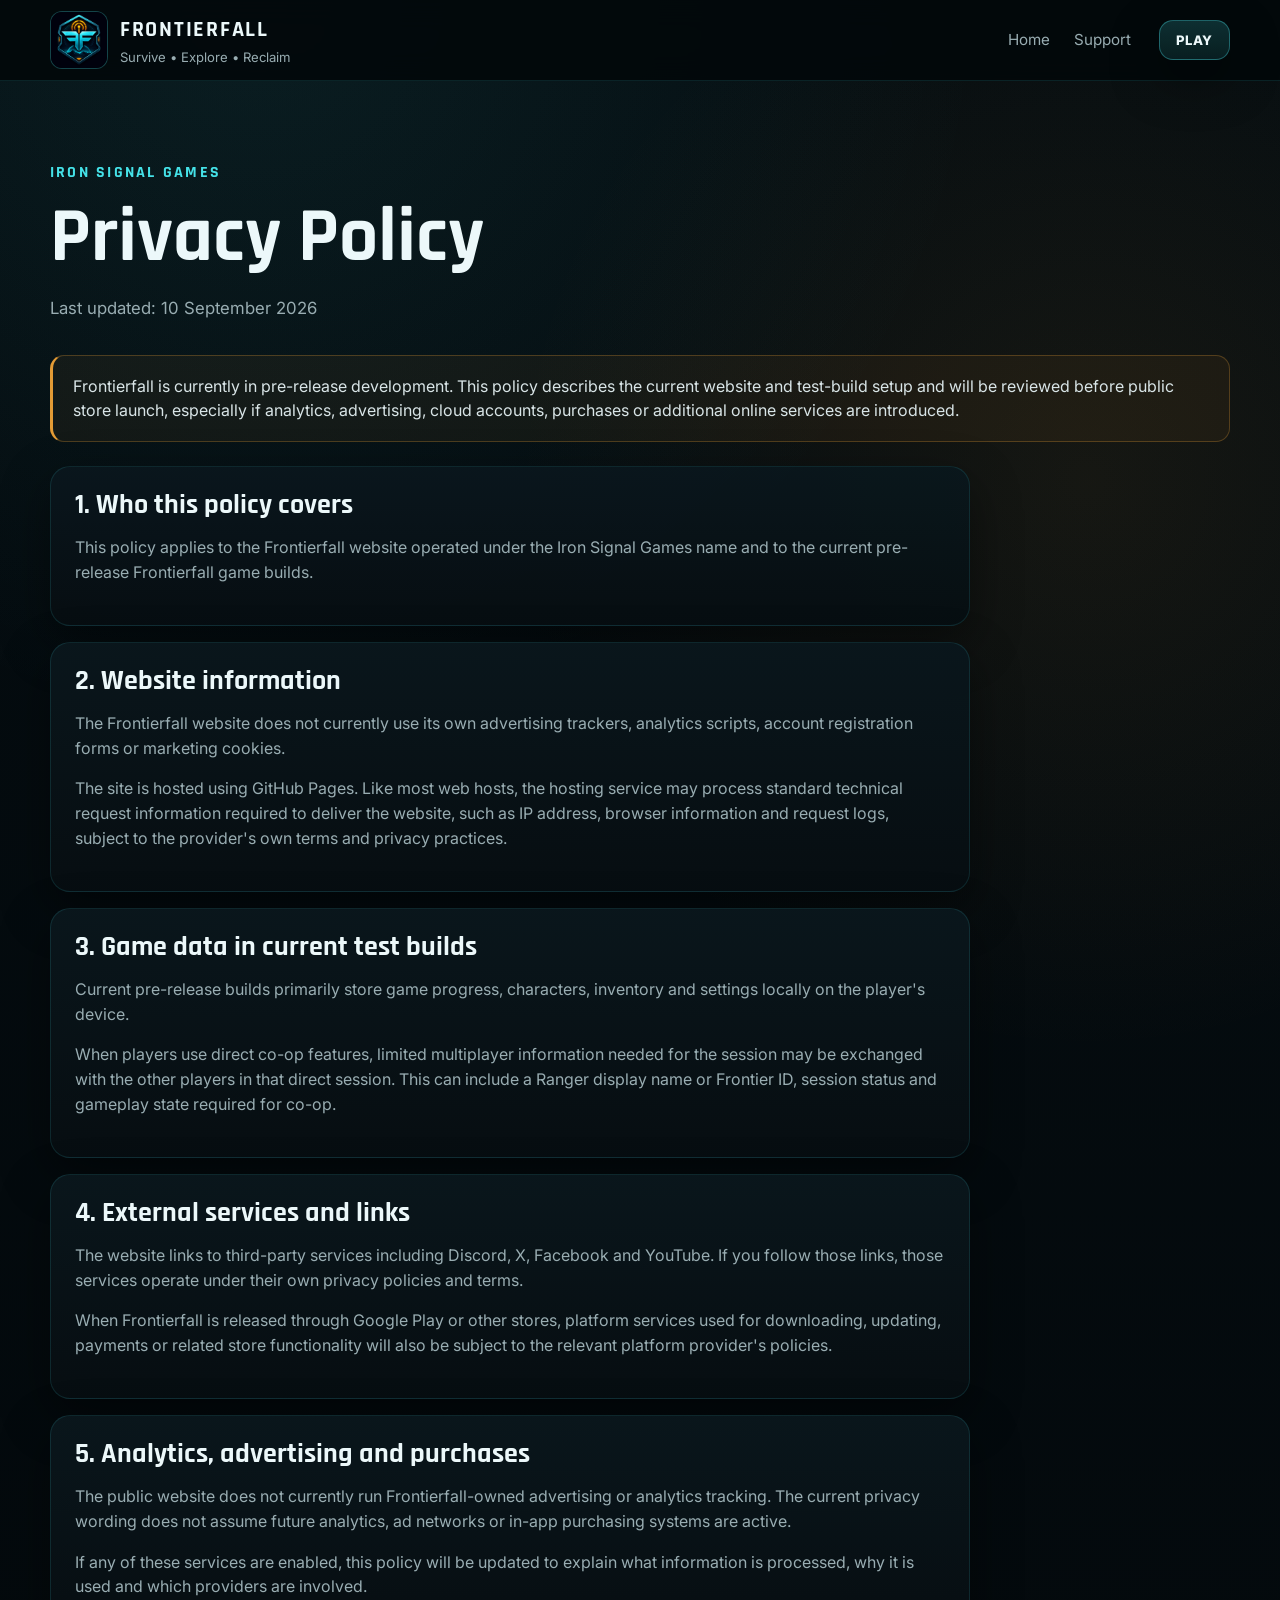
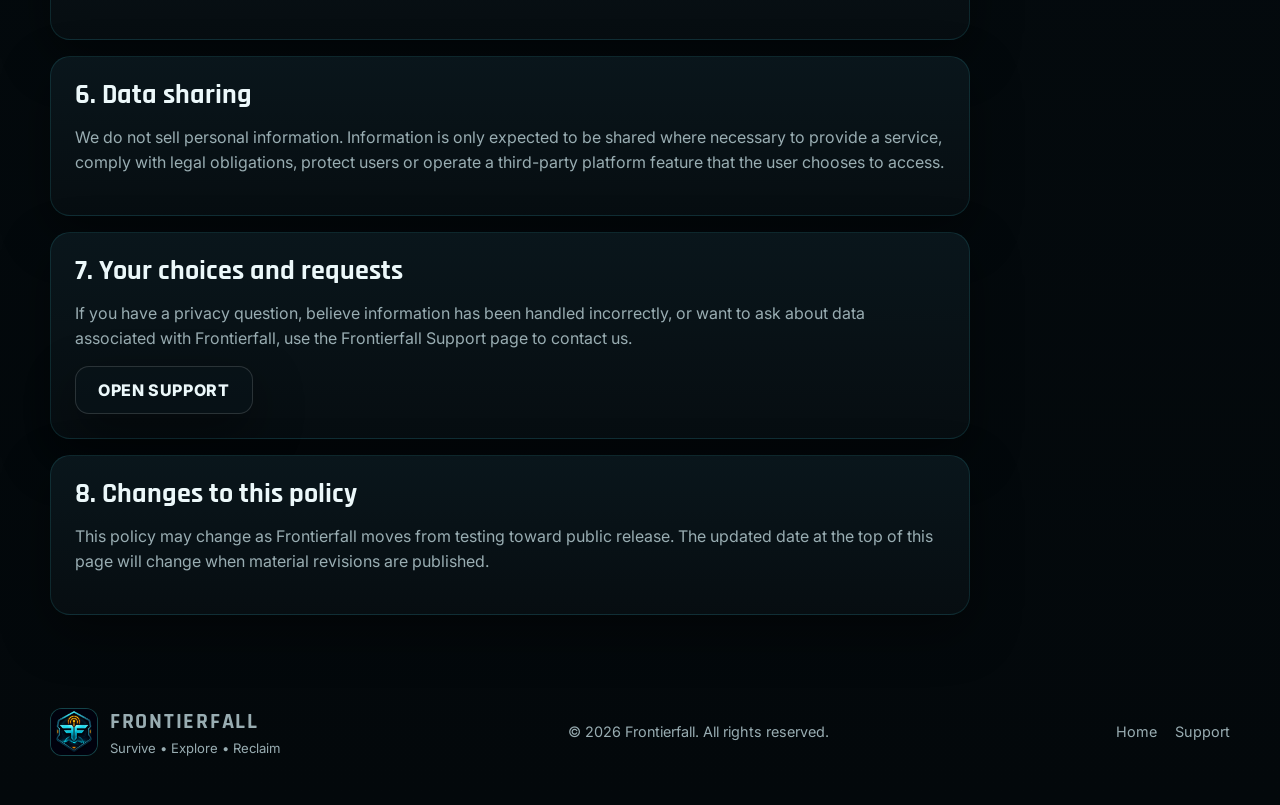
==== privacy.html @ 440e452d "Add files via upload" ====
<!DOCTYPE html>
<html lang="en">
<head>
  <meta charset="UTF-8" />
  <meta name="viewport" content="width=device-width, initial-scale=1.0" />
  <meta name="description" content="Frontierfall privacy policy." />
  <meta name="theme-color" content="#061116" />
  <meta name="robots" content="index, follow" />
  <meta property="og:type" content="website" />
  <meta property="og:site_name" content="Frontierfall" />
  <meta property="og:title" content="Frontierfall Privacy Policy" />
  <meta property="og:description" content="Privacy information for the Frontierfall website and current pre-release game." />
  <meta property="og:url" content="https://ironsignallgames-commits.github.io/Frontierfall/privacy.html" />
  <meta property="og:image" content="https://ironsignallgames-commits.github.io/Frontierfall/banner.png" />
  <meta name="twitter:card" content="summary_large_image" />
  <meta name="twitter:image" content="https://ironsignallgames-commits.github.io/Frontierfall/banner.png" />
  <title>Privacy Policy | Frontierfall</title>
  <link rel="canonical" href="https://ironsignallgames-commits.github.io/Frontierfall/privacy.html" />
  <link rel="icon" type="image/png" href="favicon.png" />
  <link rel="stylesheet" href="style.css" />
</head>
<body>
  <header class="site-header">
    <a class="brand" href="index.html" aria-label="Frontierfall home">
      <img src="logo.png" alt="Frontierfall FF radar crest" class="brand-logo" />
      <div class="brand-text">
        <strong>FRONTIERFALL</strong>
        <span>Survive • Explore • Reclaim</span>
      </div>
    </a>
    <nav>
      <a href="index.html">Home</a>
      <a href="support.html">Support</a>
    </nav>
    <a class="button button-small" href="index.html#play">Play</a>
  </header>

  <main class="info-page shell">
    <div class="info-hero">
      <span class="eyebrow">IRON SIGNAL GAMES</span>
      <h1>Privacy Policy</h1>
      <p>Last updated: 10 September 2026</p>
    </div>

    <div class="info-note">
      Frontierfall is currently in pre-release development. This policy describes the current website and test-build setup and will be reviewed before public store launch, especially if analytics, advertising, cloud accounts, purchases or additional online services are introduced.
    </div>

    <div class="policy-stack">
      <section class="policy-section">
        <h2>1. Who this policy covers</h2>
        <p>This policy applies to the Frontierfall website operated under the Iron Signal Games name and to the current pre-release Frontierfall game builds.</p>
      </section>

      <section class="policy-section">
        <h2>2. Website information</h2>
        <p>The Frontierfall website does not currently use its own advertising trackers, analytics scripts, account registration forms or marketing cookies.</p>
        <p>The site is hosted using GitHub Pages. Like most web hosts, the hosting service may process standard technical request information required to deliver the website, such as IP address, browser information and request logs, subject to the provider's own terms and privacy practices.</p>
      </section>

      <section class="policy-section">
        <h2>3. Game data in current test builds</h2>
        <p>Current pre-release builds primarily store game progress, characters, inventory and settings locally on the player's device.</p>
        <p>When players use direct co-op features, limited multiplayer information needed for the session may be exchanged with the other players in that direct session. This can include a Ranger display name or Frontier ID, session status and gameplay state required for co-op.</p>
      </section>

      <section class="policy-section">
        <h2>4. External services and links</h2>
        <p>The website links to third-party services including Discord, X, Facebook and YouTube. If you follow those links, those services operate under their own privacy policies and terms.</p>
        <p>When Frontierfall is released through Google Play or other stores, platform services used for downloading, updating, payments or related store functionality will also be subject to the relevant platform provider's policies.</p>
      </section>

      <section class="policy-section">
        <h2>5. Analytics, advertising and purchases</h2>
        <p>The public website does not currently run Frontierfall-owned advertising or analytics tracking. The current privacy wording does not assume future analytics, ad networks or in-app purchasing systems are active.</p>
        <p>If any of these services are enabled, this policy will be updated to explain what information is processed, why it is used and which providers are involved.</p>
      </section>

      <section class="policy-section">
        <h2>6. Data sharing</h2>
        <p>We do not sell personal information. Information is only expected to be shared where necessary to provide a service, comply with legal obligations, protect users or operate a third-party platform feature that the user chooses to access.</p>
      </section>

      <section class="policy-section">
        <h2>7. Your choices and requests</h2>
        <p>If you have a privacy question, believe information has been handled incorrectly, or want to ask about data associated with Frontierfall, use the Frontierfall Support page to contact us.</p>
        <a class="button button-secondary" href="support.html">Open Support</a>
      </section>

      <section class="policy-section">
        <h2>8. Changes to this policy</h2>
        <p>This policy may change as Frontierfall moves from testing toward public release. The updated date at the top of this page will change when material revisions are published.</p>
      </section>
    </div>
  </main>

  <footer class="shell footer">
    <a class="brand footer-brand" href="index.html">
      <img src="logo.png" alt="Frontierfall logo" class="brand-logo footer-logo" />
      <div class="brand-text">
        <strong>FRONTIERFALL</strong>
        <span>Survive • Explore • Reclaim</span>
      </div>
    </a>
    <p>© <span id="year"></span> Frontierfall. All rights reserved.</p>
    <div class="footer-links">
      <a href="index.html">Home</a>
      <a href="support.html">Support</a>
    </div>
  </footer>

  <script>document.getElementById("year").textContent = new Date().getFullYear();</script>
</body>
</html>
---- style.css ----
@import url("https://fonts.googleapis.com/css2?family=Inter:wght@400;500;600;700;800&family=Rajdhani:wght@600;700&display=swap");

:root {
  --bg: #03080b;
  --panel: #081319;
  --panel-2: #0b171d;
  --line: #17313a;
  --text: #ecf8fa;
  --muted: #99adb2;
  --cyan: #45e2e8;
  --gold: #e39b35;
  --purple: #b85cff;
  --shadow: 0 18px 50px rgba(0,0,0,.42);
  --max: 1180px;
}

* { box-sizing: border-box; }
html { scroll-behavior: smooth; }
body {
  margin: 0;
  background:
    radial-gradient(circle at 20% 0%, rgba(69,226,232,.08), transparent 28%),
    radial-gradient(circle at 85% 20%, rgba(227,155,53,.08), transparent 26%),
    linear-gradient(180deg, #050d11 0%, #03080b 100%);
  color: var(--text);
  font-family: Inter, Arial, sans-serif;
  line-height: 1.55;
}
body.lightbox-open { overflow: hidden; }
a { color: inherit; text-decoration: none; }
img { display: block; max-width: 100%; }
button { font: inherit; }
.shell { width: min(var(--max), calc(100% - 40px)); margin: 0 auto; }

.site-header {
  position: sticky; top: 0; z-index: 50;
  display: flex; align-items: center; gap: 28px;
  padding: 11px max(20px, calc((100vw - var(--max))/2));
  background: rgba(3, 8, 11, .9);
  border-bottom: 1px solid rgba(69,226,232,.12);
  backdrop-filter: blur(14px);
}
.brand { display: inline-flex; align-items: center; gap: 12px; min-width: 0; }
.brand-logo {
  width: 58px; height: 58px; object-fit: contain; border-radius: 12px;
  background: #02070b; border: 1px solid rgba(69,226,232,.28);
  box-shadow: inset 0 0 0 1px rgba(255,255,255,.04);
}
.brand-text { display: flex; flex-direction: column; }
.brand-text strong { font-family: Rajdhani, sans-serif; font-size: 1.35rem; letter-spacing: .08em; }
.brand-text span { color: var(--muted); font-size: .82rem; }
nav { margin-left: auto; display: flex; gap: 24px; }
nav a { color: var(--muted); font-size: .95rem; }
nav a:hover { color: var(--cyan); }

.button {
  display: inline-flex; align-items: center; justify-content: center;
  min-height: 48px; padding: 0 22px; border-radius: 14px;
  font-weight: 800; letter-spacing: .04em; text-transform: uppercase;
  border: 1px solid rgba(69,226,232,.35);
  background: linear-gradient(180deg, rgba(69,226,232,.18), rgba(69,226,232,.1));
  color: var(--text); box-shadow: var(--shadow);
  transition: transform .16s ease, border-color .16s ease, background .16s ease;
}
.button:hover { transform: translateY(-1px); border-color: rgba(69,226,232,.7); }
.button-small { min-height: 40px; padding: 0 16px; font-size: .82rem; }
.button-secondary { background: rgba(8,19,25,.75); border-color: rgba(255,255,255,.14); }

/* Banner is intentionally kept free of overlaid website text: the artwork already contains branding. */
.hero-banner {
  width: 100%; background: #02070b; border-bottom: 1px solid rgba(69,226,232,.12);
  overflow: hidden;
}
.hero-banner img {
  width: 100%; height: auto; aspect-ratio: 3 / 1; object-fit: contain; object-position: center;
}
.hero-intro {
  display: grid; grid-template-columns: minmax(0, 1.15fr) minmax(320px, .85fr);
  gap: 46px; align-items: end; padding: 48px 0 10px;
}
.hero-intro-copy p { max-width: 670px; color: #d6e2e6; font-size: 1.08rem; margin-bottom: 0; }
.hero-intro-actions { padding-bottom: 6px; }
.eyebrow {
  display: inline-block; margin-bottom: 14px;
  color: var(--cyan); font-family: Rajdhani, sans-serif; font-weight: 700; letter-spacing: .14em;
}
h1, h2, h3 { font-family: Rajdhani, sans-serif; line-height: 1; margin: 0; }
h1 { font-size: clamp(3rem, 6vw, 5rem); max-width: 720px; margin-bottom: 18px; }
h2 { font-size: clamp(2.2rem, 4.6vw, 4rem); margin-bottom: 14px; }
h3 { font-size: 1.65rem; margin-bottom: 10px; }
.hero-actions { display: flex; gap: 14px; flex-wrap: wrap; margin: 0 0 22px; }
.hero-meta { display: flex; flex-wrap: wrap; gap: 12px 18px; color: var(--muted); font-size: .9rem; }

.stat-strip {
  margin: 30px auto 0; display: grid; grid-template-columns: repeat(4, 1fr);
  border: 1px solid rgba(69,226,232,.12); border-radius: 22px; overflow: hidden;
  background: linear-gradient(180deg, rgba(8,19,25,.88), rgba(5,12,15,.92));
  box-shadow: var(--shadow);
}
.stat-strip div { padding: 24px; text-align: center; border-right: 1px solid rgba(69,226,232,.08); }
.stat-strip div:last-child { border-right: 0; }
.stat-strip strong { display: block; color: var(--cyan); font-family: Rajdhani, sans-serif; font-size: 2rem; }
.stat-strip span { color: var(--muted); font-size: .82rem; text-transform: uppercase; letter-spacing: .08em; }

.section { padding: 92px 0 0; }
.section-heading { max-width: 760px; margin-bottom: 34px; }
.section-heading p { color: var(--muted); }
.feature-grid { display: grid; grid-template-columns: repeat(3, 1fr); gap: 18px; }
.feature-card {
  padding: 28px; border-radius: 22px;
  background: linear-gradient(180deg, rgba(10,23,29,.95), rgba(7,14,18,.95));
  border: 1px solid rgba(69,226,232,.12); box-shadow: var(--shadow);
}
.feature-card .icon { font-size: 1.8rem; margin-bottom: 18px; color: var(--cyan); }
.feature-card p { color: var(--muted); margin: 0; }
.feature-card.accent-gold .icon { color: var(--gold); }
.feature-card.accent-purple .icon { color: var(--purple); }

.spotlight { display: grid; grid-template-columns: 1.05fr .95fr; gap: 28px; align-items: center; }
.spotlight-card, .gallery-card, .world-card {
  border-radius: 24px; overflow: hidden; background: var(--panel);
  border: 1px solid rgba(69,226,232,.12); box-shadow: var(--shadow);
}
.spotlight-copy p, .spotlight-copy ul, .world-copy p, .gallery-copy p, .community-section p, .play-section p { color: var(--muted); }
.spotlight-copy ul { padding-left: 18px; }

.image-panel { background: #02070b; }
.image-button {
  position: relative; display: block; width: 100%; padding: 0; border: 0; margin: 0;
  background: #02070b; color: inherit; cursor: zoom-in; overflow: hidden;
}
.fit-image {
  width: 100%; height: auto; aspect-ratio: 1536 / 708;
  object-fit: contain; object-position: center; background: #02070b;
}
.image-button::after {
  content: ""; position: absolute; inset: 0; border: 1px solid transparent;
  transition: border-color .16s ease, background .16s ease; pointer-events: none;
}
.image-button:hover::after { border-color: rgba(69,226,232,.48); background: rgba(69,226,232,.025); }
.zoom-badge {
  position: absolute; right: 12px; bottom: 12px; padding: 7px 10px; border-radius: 10px;
  color: #dffcff; background: rgba(2,8,11,.84); border: 1px solid rgba(69,226,232,.38);
  font-size: .76rem; font-weight: 700; letter-spacing: .03em; opacity: .86;
}

.world-grid { display: grid; grid-template-columns: repeat(2, minmax(0, 1fr)); gap: 18px; }
.world-copy, .gallery-copy { padding: 18px 20px 22px; }

.gallery-grid {
  display: grid; grid-template-columns: repeat(3, minmax(0, 1fr));
  gap: 18px; align-items: stretch;
}
.gallery-card { display: flex; flex-direction: column; height: 100%; }
.gallery-copy { flex: 1; }

.community-section { text-align: center; padding: 92px 0 0; }
.social-actions {
  max-width: 760px; margin: 28px auto 0;
  display: grid; grid-template-columns: repeat(4, minmax(0, 1fr)); gap: 12px;
}
.social-button {
  min-width: 0;
  width: 100%;
  display: inline-flex;
  align-items: center;
  justify-content: center;
  gap: 10px;
}
.social-icon {
  width: 20px;
  height: 20px;
  flex: 0 0 20px;
  object-fit: contain;
}

.play-section {
  margin: 92px auto 80px; padding: 34px; display: flex; justify-content: space-between; align-items: center; gap: 22px;
  border-radius: 26px; border: 1px solid rgba(69,226,232,.18);
  background: linear-gradient(180deg, rgba(8,19,25,.95), rgba(5,12,15,.95)); box-shadow: var(--shadow);
}
.play-store {
  display: flex; align-items: center; gap: 14px; padding: 12px 18px; min-width: 220px;
  border: 1px solid rgba(255,255,255,.18); border-radius: 16px; background: rgba(2,5,6,.66);
}
.play-store .triangle { font-size: 1.9rem; }
.play-store span:last-child { display: flex; flex-direction: column; line-height: 1.1; }
.play-store small { font-size: .62rem; color: var(--muted); }
.play-store strong { font-size: 1.4rem; }

.footer {
  padding: 0 0 46px; display: flex; align-items: center; justify-content: space-between; gap: 24px;
  color: var(--muted); font-size: .9rem;
}
.footer-logo { width: 48px; height: 48px; }

.lightbox {
  position: fixed; inset: 0; z-index: 1000; display: none; align-items: center; justify-content: center;
  padding: 24px; background: rgba(0,0,0,.92); backdrop-filter: blur(7px);
}
.lightbox.open { display: flex; }
.lightbox-content { margin: 0; width: min(96vw, 1800px); max-height: 92vh; display: flex; flex-direction: column; gap: 10px; align-items: center; }
.lightbox-content img {
  width: auto; height: auto; max-width: 96vw; max-height: 84vh; object-fit: contain;
  border-radius: 10px; border: 1px solid rgba(69,226,232,.3); box-shadow: 0 30px 100px rgba(0,0,0,.7);
}
.lightbox-content figcaption { color: #d9eef1; font-size: .95rem; }
.lightbox-close {
  position: fixed; top: 18px; right: 22px; z-index: 1001;
  width: 48px; height: 48px; border-radius: 50%; cursor: pointer;
  border: 1px solid rgba(69,226,232,.45); background: rgba(6,17,22,.9); color: #fff;
  font-size: 2rem; line-height: 1;
}

@media (max-width: 980px) {
  nav { display: none; }
  .site-header { padding-inline: 16px; }
  .hero-intro { grid-template-columns: 1fr; gap: 24px; }
  .feature-grid, .world-grid, .gallery-grid, .spotlight { grid-template-columns: 1fr; }
  .social-actions { grid-template-columns: repeat(2, minmax(0, 1fr)); }
  .stat-strip { grid-template-columns: repeat(2, 1fr); }
  .stat-strip div:nth-child(2n) { border-right: 0; }
  .stat-strip div:nth-child(-n+2) { border-bottom: 1px solid rgba(69,226,232,.08); }
  .play-section, .footer { flex-direction: column; align-items: flex-start; }
}

@media (max-width: 640px) {
  .shell { width: min(var(--max), calc(100% - 24px)); }
  .site-header { gap: 10px; }
  .brand-logo { width: 44px; height: 44px; border-radius: 10px; }
  .brand-text strong { font-size: 1.05rem; }
  .brand-text span { display: none; }
  h1 { font-size: 2.7rem; }
  .hero-intro { padding-top: 30px; }
  .hero-intro-copy p { font-size: 1rem; }
  .section, .community-section { padding-top: 72px; }
  .play-section { margin-top: 72px; padding: 24px; }
  .social-actions { grid-template-columns: 1fr; }
  .stat-strip { width: calc(100% - 24px); }
  .lightbox { padding: 12px; }
  .lightbox-content img { max-width: 98vw; max-height: 80vh; }
}


/* Simple information pages: Support + Privacy */
.info-page {
  padding: 78px 0 90px;
}
.info-hero {
  max-width: 820px;
  margin-bottom: 34px;
}
.info-hero p {
  color: var(--muted);
  font-size: 1.05rem;
}
.info-note {
  margin: 24px 0;
  padding: 18px 20px;
  border: 1px solid rgba(227,155,53,.28);
  border-left: 3px solid var(--gold);
  border-radius: 14px;
  background: rgba(227,155,53,.06);
  color: #d9e5e7;
}
.info-grid {
  display: grid;
  grid-template-columns: repeat(2, minmax(0, 1fr));
  gap: 18px;
}
.info-card, .policy-section {
  padding: 24px;
  border-radius: 20px;
  background: linear-gradient(180deg, rgba(10,23,29,.95), rgba(7,14,18,.95));
  border: 1px solid rgba(69,226,232,.12);
  box-shadow: var(--shadow);
}
.info-card p, .policy-section p, .policy-section li {
  color: var(--muted);
}
.info-card .button {
  margin-top: 10px;
}
.policy-stack {
  display: grid;
  gap: 16px;
  max-width: 920px;
}
.policy-section h2 {
  font-size: 1.75rem;
  margin-bottom: 12px;
}
.policy-section ul {
  margin-bottom: 0;
}
.support-checklist {
  padding-left: 20px;
  color: var(--muted);
}
.page-socials {
  display: grid;
  grid-template-columns: repeat(2, minmax(0, 1fr));
  gap: 10px;
  margin-top: 14px;
}
.page-socials .button {
  margin-top: 0;
}
.footer-links {
  display: flex;
  align-items: center;
  gap: 18px;
}
.footer-links a {
  color: var(--muted);
}
.footer-links a:hover {
  color: var(--cyan);
}

@media (max-width: 760px) {
  .info-grid, .page-socials {
    grid-template-columns: 1fr;
  }
  .info-page {
    padding-top: 50px;
  }
  .footer-links {
    flex-wrap: wrap;
  }
}
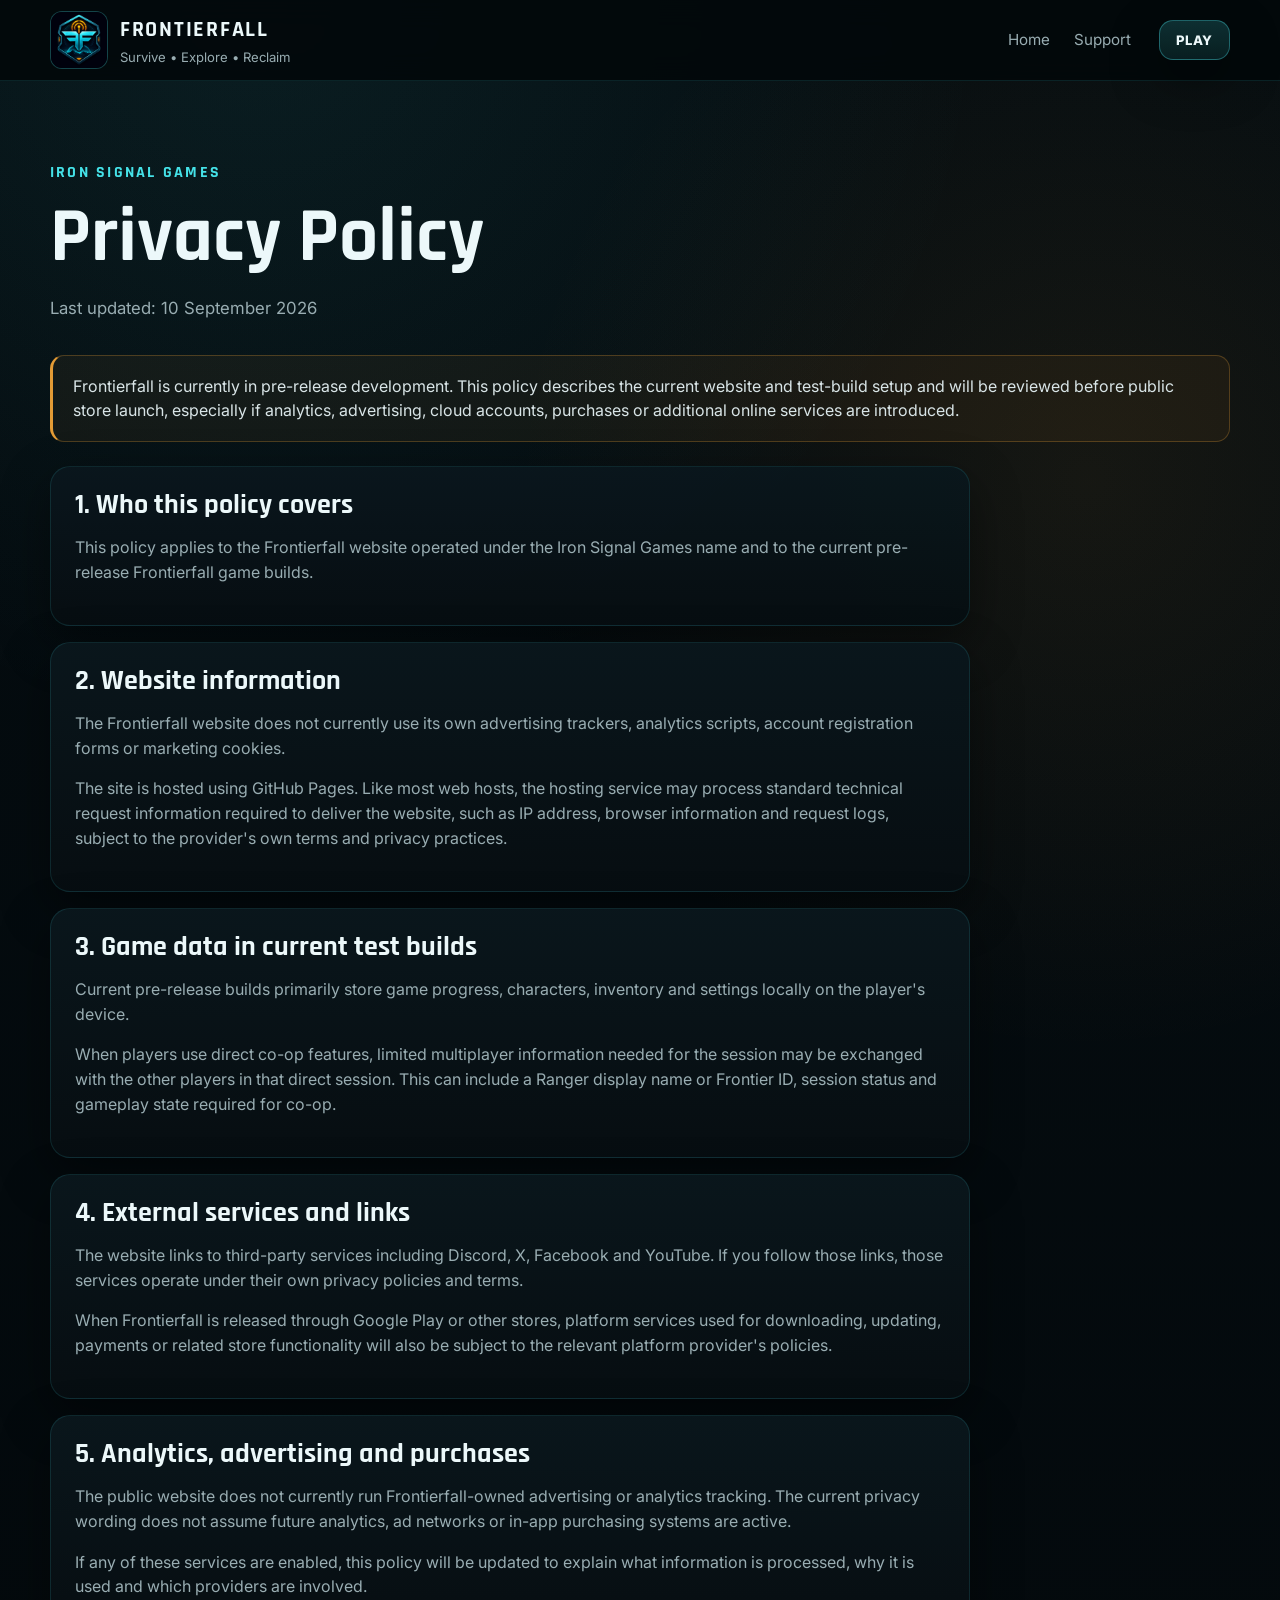
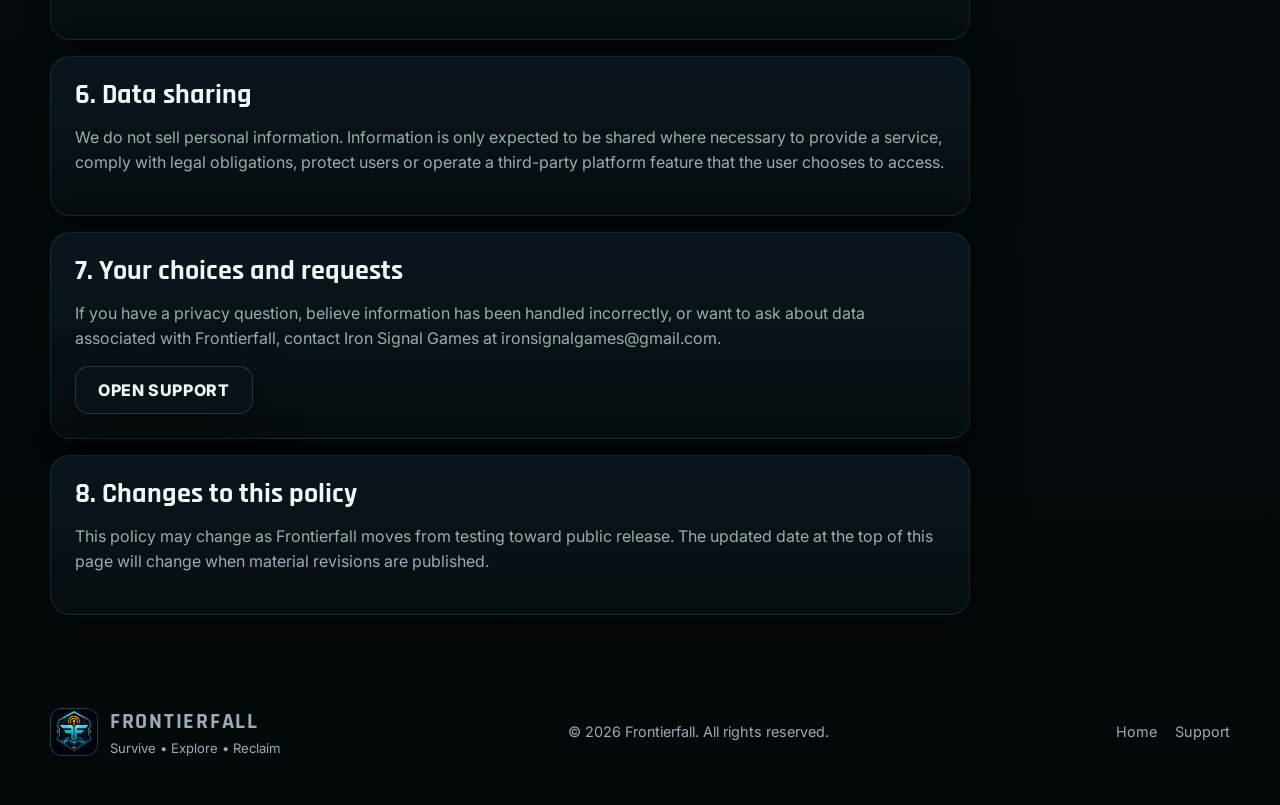
==== commit 4523d8b0: "Add files via upload" ====
--- a/privacy.html
+++ b/privacy.html
@@ -83,7 +83,7 @@
 
       <section class="policy-section">
         <h2>7. Your choices and requests</h2>
-        <p>If you have a privacy question, believe information has been handled incorrectly, or want to ask about data associated with Frontierfall, use the Frontierfall Support page to contact us.</p>
+        <p>If you have a privacy question, believe information has been handled incorrectly, or want to ask about data associated with Frontierfall, contact Iron Signal Games at <a href="mailto:ironsignalgames@gmail.com">ironsignalgames@gmail.com</a>.</p>
         <a class="button button-secondary" href="support.html">Open Support</a>
       </section>
 
